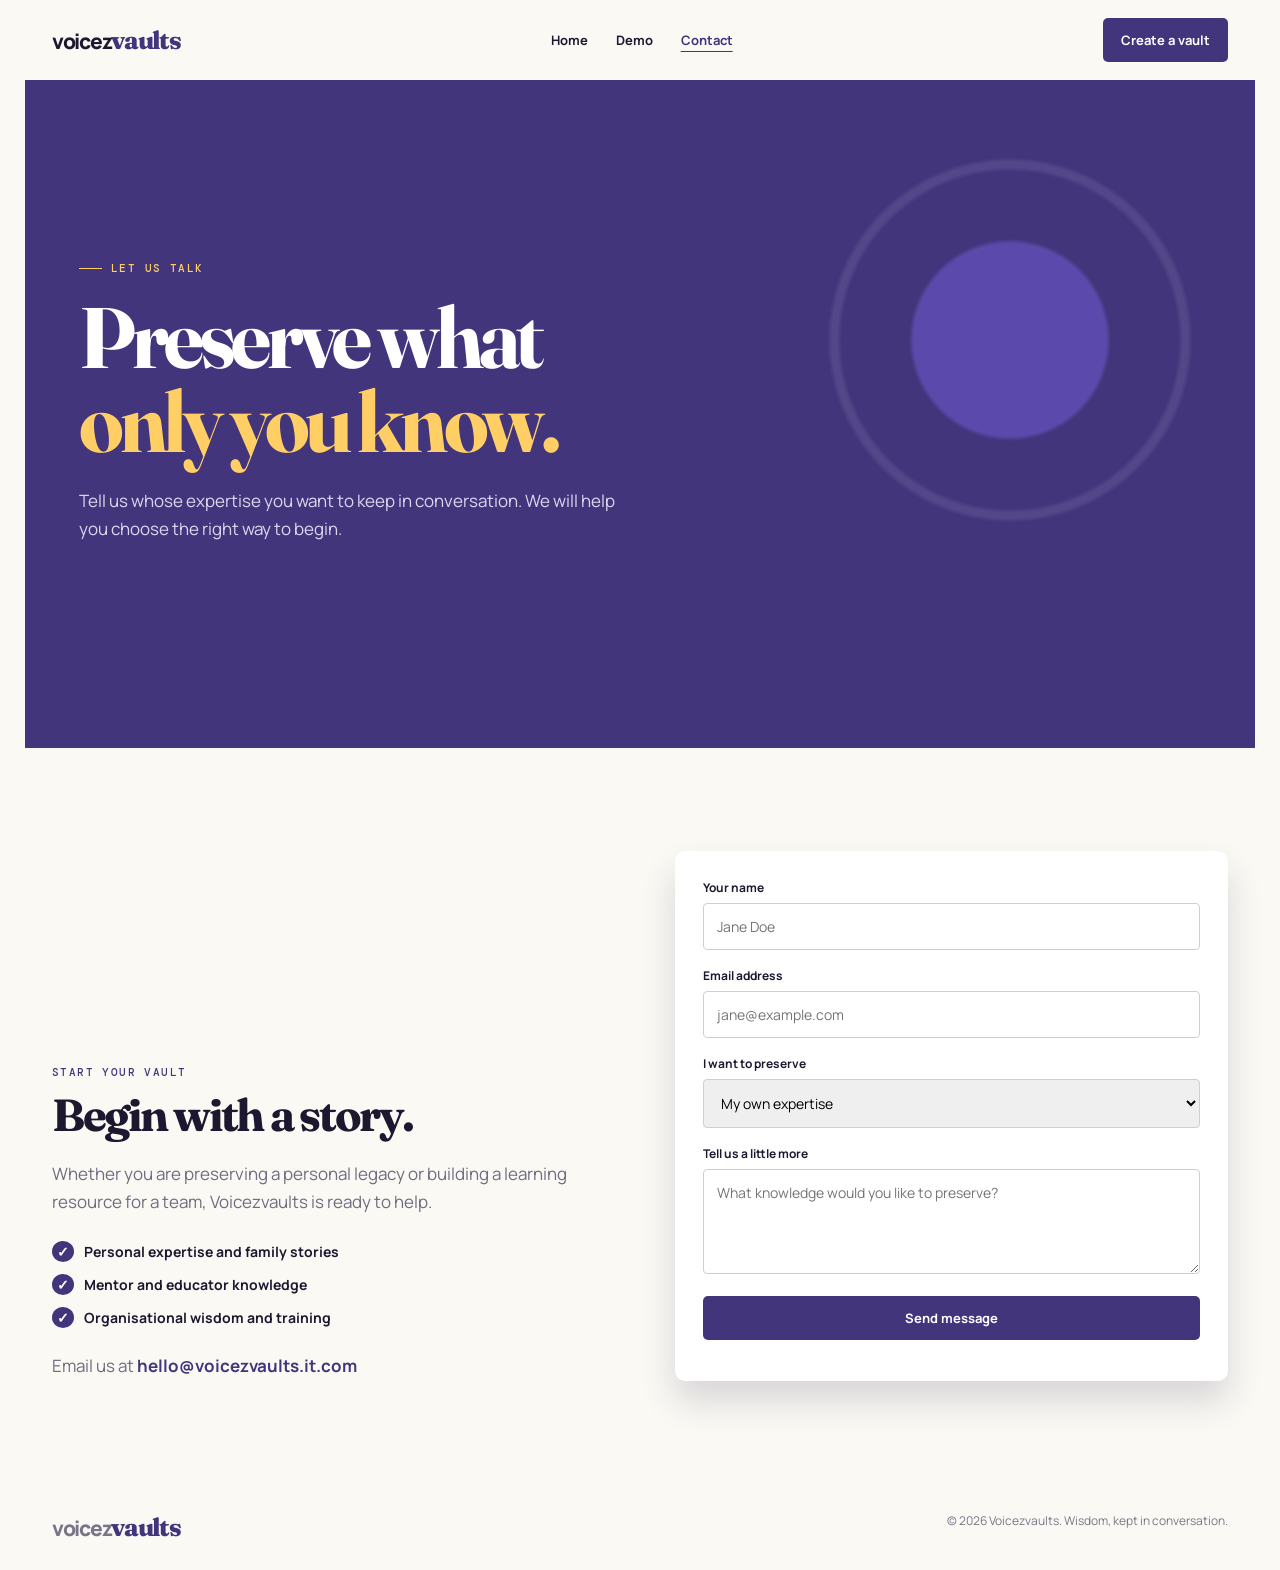
==== contact.html @ 364b223b "Initial commit" ====
<!doctype html><html lang="en"><head><meta charset="UTF-8"><meta name="viewport" content="width=device-width,initial-scale=1.0"><title>Voicezvaults | Contact</title><link rel="stylesheet" href="styles.css"></head><body><header class="nav"><a href="index.html" class="logo">voicez<span>vaults</span></a><nav class="links"><a href="index.html">Home</a><a href="demo.html">Demo</a><a class="active" href="contact.html">Contact</a></nav><a class="btn" href="contact.html">Create a vault</a></header><main><section class="page-head"><div><div class="eyebrow">Let us talk</div><h1>Preserve what<br><em>only you know.</em></h1><p class="sub">Tell us whose expertise you want to keep in conversation. We will help you choose the right way to begin.</p></div></section><section class="contact-grid"><div><div class="kicker">Start your vault</div><h2>Begin with a story.</h2><p class="copy" style="margin-top:20px">Whether you are preserving a personal legacy or building a learning resource for a team, Voicezvaults is ready to help.</p><ul class="ticks"><li>Personal expertise and family stories</li><li>Mentor and educator knowledge</li><li>Organisational wisdom and training</li></ul><p class="copy">Email us at <b style="color:var(--violet)">hello@voicezvaults.it.com</b></p></div><form class="form-card" onsubmit="event.preventDefault();document.getElementById('note').textContent='Thank you. We will be in touch soon.'"><label for="name">Your name</label><input id="name" required placeholder="Jane Doe"><label for="email">Email address</label><input id="email" type="email" required placeholder="jane@example.com"><label for="interest">I want to preserve</label><select id="interest"><option>My own expertise</option><option>A family member's legacy</option><option>My team's knowledge</option></select><label for="message">Tell us a little more</label><textarea id="message" placeholder="What knowledge would you like to preserve?"></textarea><button class="btn" type="submit">Send message</button><p id="note" style="text-align:center;color:var(--violet);font-weight:700;font-size:13px"></p></form></section></main><footer class="footer"><span class="logo">voicez<span>vaults</span></span><span>&copy; 2026 Voicezvaults. Wisdom, kept in conversation.</span></footer></body></html>
---- styles.css ----
@import url('https://fonts.googleapis.com/css2?family=DM+Mono:wght@400;500&family=Fraunces:opsz,wght@9..144,600;9..144,700&family=Manrope:wght@400;500;600;700;800&display=swap');
.vault-wrap{max-width:1100px;margin:auto;padding:70px 27px 100px}.vault-top{display:flex;justify-content:space-between;gap:20px;align-items:end;margin-bottom:38px}.vault-top h1{color:var(--violet);font-size:58px;margin:10px 0 0}.vault-grid{display:grid;grid-template-columns:.9fr 1.1fr;gap:22px}.panel{border:1px solid var(--line);background:#fff;padding:27px;border-radius:8px}.panel h2{font-size:27px;margin:0 0 18px}.panel .copy{font-size:14px;margin-bottom:20px}.knowledge-list{border-top:1px solid var(--line);margin-top:20px;padding:0;list-style:none}.knowledge-list li{padding:13px 0;border-bottom:1px solid var(--line);font-size:13px;display:flex;justify-content:space-between;gap:12px}.knowledge-list button{border:0;background:none;color:#b14059;font:700 11px Manrope;cursor:pointer}.answer{min-height:160px;background:#eee9f7;border-radius:5px;padding:18px;color:#514c61;font-size:14px;line-height:1.65;margin:17px 0}.answer b{color:var(--violet)}.vault-note{font-size:12px;color:var(--muted);margin:12px 0 0}@media(max-width:800px){.vault-top,.vault-grid{grid-template-columns:1fr;display:grid}.vault-top h1{font-size:45px}}
.legal{max-width:880px;margin:auto;padding:85px 27px 105px}.legal h1{font-size:58px;color:var(--violet);margin:15px 0}.legal h2{font-size:26px;letter-spacing:-1.3px;margin:38px 0 11px}.legal p{font-size:15px;line-height:1.75;color:var(--muted)}.updated{font:500 11px 'DM Mono';letter-spacing:1px;text-transform:uppercase;color:var(--muted);margin-bottom:42px}.legal-footer a{color:var(--violet);font-weight:700;margin-left:15px}.legal-footer a:hover{text-decoration:underline}@media(max-width:800px){.legal h1{font-size:44px}}
.footer-links{display:flex;align-items:center;gap:15px}.footer-links a{color:var(--violet);font-weight:700}.footer-links a:hover{text-decoration:underline}@media(max-width:800px){.footer-links{flex-wrap:wrap}}
:root{--ink:#1d1830;--violet:#43357c;--lav:#e9e2ff;--paper:#fbf9f4;--gold:#ffcf66;--muted:#706c80;--line:#ded9e4}*{box-sizing:border-box}body{margin:0;background:var(--paper);color:var(--ink);font-family:Manrope,Arial,sans-serif}a{text-decoration:none;color:inherit}.nav{height:80px;max-width:1230px;margin:auto;padding:0 27px;display:flex;align-items:center;justify-content:space-between}.logo{font-size:21px;font-weight:800;letter-spacing:-1.3px}.logo span{font-family:Fraunces;color:var(--violet);font-size:25px}.links{display:flex;gap:28px;font-size:13px;font-weight:700}.links a:hover,.links .active{color:var(--violet);text-decoration:underline;text-underline-offset:6px}.btn{border:0;border-radius:5px;background:var(--violet);color:#fff;padding:13px 18px;font:700 13px Manrope;cursor:pointer;display:inline-block}.btn:hover{background:#30275f}.hero,.page-head{background:var(--violet);color:white;overflow:hidden;position:relative}.hero:before,.page-head:before{content:'';position:absolute;width:680px;height:680px;border-radius:50%;background:radial-gradient(circle,#5b4aab 0 20%,transparent 21% 35%,rgba(233,226,255,.1) 36% 37%,transparent 38%);right:-95px;top:-80px}.hero-inner,.page-head>div{max-width:1230px;margin:auto;padding:102px 27px 92px;position:relative}.page-head>div{padding-top:78px;padding-bottom:72px}.eyebrow,.kicker{font:500 11px 'DM Mono';letter-spacing:1.4px;text-transform:uppercase;color:var(--gold);display:flex;gap:9px;align-items:center}.eyebrow:before{content:'';width:23px;height:1px;background:var(--gold)}h1{font:700 clamp(51px,6.7vw,88px) Fraunces;letter-spacing:-4.4px;line-height:.98;max-width:760px;margin:20px 0 24px}.hero h1 em,.page-head h1 em{color:var(--gold);font-style:normal}.sub{max-width:560px;color:#ddd8ef;font-size:17px;line-height:1.65;margin-bottom:30px}.hero .btn,.band .btn{background:var(--gold);color:var(--ink);padding:16px 22px}.proof{display:flex;gap:27px;margin-top:61px;font-size:12px;color:#c8c1dd}.proof b{display:block;color:white;font-size:19px;margin-bottom:3px}section{max-width:1230px;margin:auto;padding:103px 27px}.intro,.demo-grid,.contact-grid{display:grid;grid-template-columns:1fr 1fr;gap:70px;align-items:end}.kicker{color:var(--violet)}h2{font:700 45px Fraunces;letter-spacing:-2.3px;line-height:1.08;margin:12px 0 0}.copy{font-size:17px;line-height:1.7;color:var(--muted);margin:0}.cards{background:#eee9f7;max-width:none}.cards>div{max-width:1230px;margin:auto}.features{display:grid;grid-template-columns:repeat(3,1fr);gap:18px;margin-top:45px}.feature{background:#fff;border:1px solid var(--line);padding:27px}.icon{height:36px;width:36px;background:var(--lav);color:var(--violet);display:grid;place-items:center;font:500 12px 'DM Mono'}.feature h3{font-size:20px;margin:42px 0 9px}.feature p{font-size:14px;line-height:1.65;color:var(--muted);margin:0}.voice-card,.form-card{background:#282047;color:white;border-radius:10px;padding:28px;box-shadow:0 20px 35px rgba(40,32,71,.16)}.card-top{display:flex;justify-content:space-between;border-bottom:1px solid #4b4271;padding-bottom:18px;font-size:13px;font-weight:700}.live{font:500 10px 'DM Mono';color:var(--gold);letter-spacing:1px}.speaker{padding:25px 0 18px}.speaker b{font-size:20px;display:block}.speaker span{font-size:12px;color:#c6c0d7}.question{background:#3d3461;border-radius:5px;padding:14px;font-size:13px;line-height:1.6;color:#e7e2ef}.question b{color:var(--gold)}.ticks{list-style:none;padding:0;margin:25px 0}.ticks li{font-size:14px;font-weight:700;margin:14px 0}.ticks li:before{content:'✓';color:white;background:var(--violet);border-radius:50%;padding:1px 5px;margin-right:10px}.form-card{background:#fff;color:var(--ink)}label{display:block;font-size:12px;font-weight:700;margin-bottom:7px}input,select,textarea{width:100%;border:1px solid #d1ccdb;border-radius:4px;padding:13px;font:14px Manrope;margin-bottom:17px}textarea{min-height:105px;resize:vertical}.form-card .btn{width:100%}.band{background:var(--ink);max-width:none;color:white;text-align:center;padding:91px 27px}.band h2{max-width:760px;margin:14px auto 18px}.band h2 em{color:var(--gold);font-style:normal}.band p{max-width:550px;margin:0 auto 27px;color:#c3bdcf;line-height:1.65}.footer{max-width:1230px;margin:auto;padding:28px 27px;display:flex;justify-content:space-between;color:#797588;font-size:12px}@media(max-width:800px){.links{display:none}.hero-inner{padding-top:75px}.intro,.demo-grid,.contact-grid{grid-template-columns:1fr;gap:30px}.features{grid-template-columns:1fr}h1{letter-spacing:-3px}.footer{flex-direction:column;gap:9px}.proof{gap:15px}}
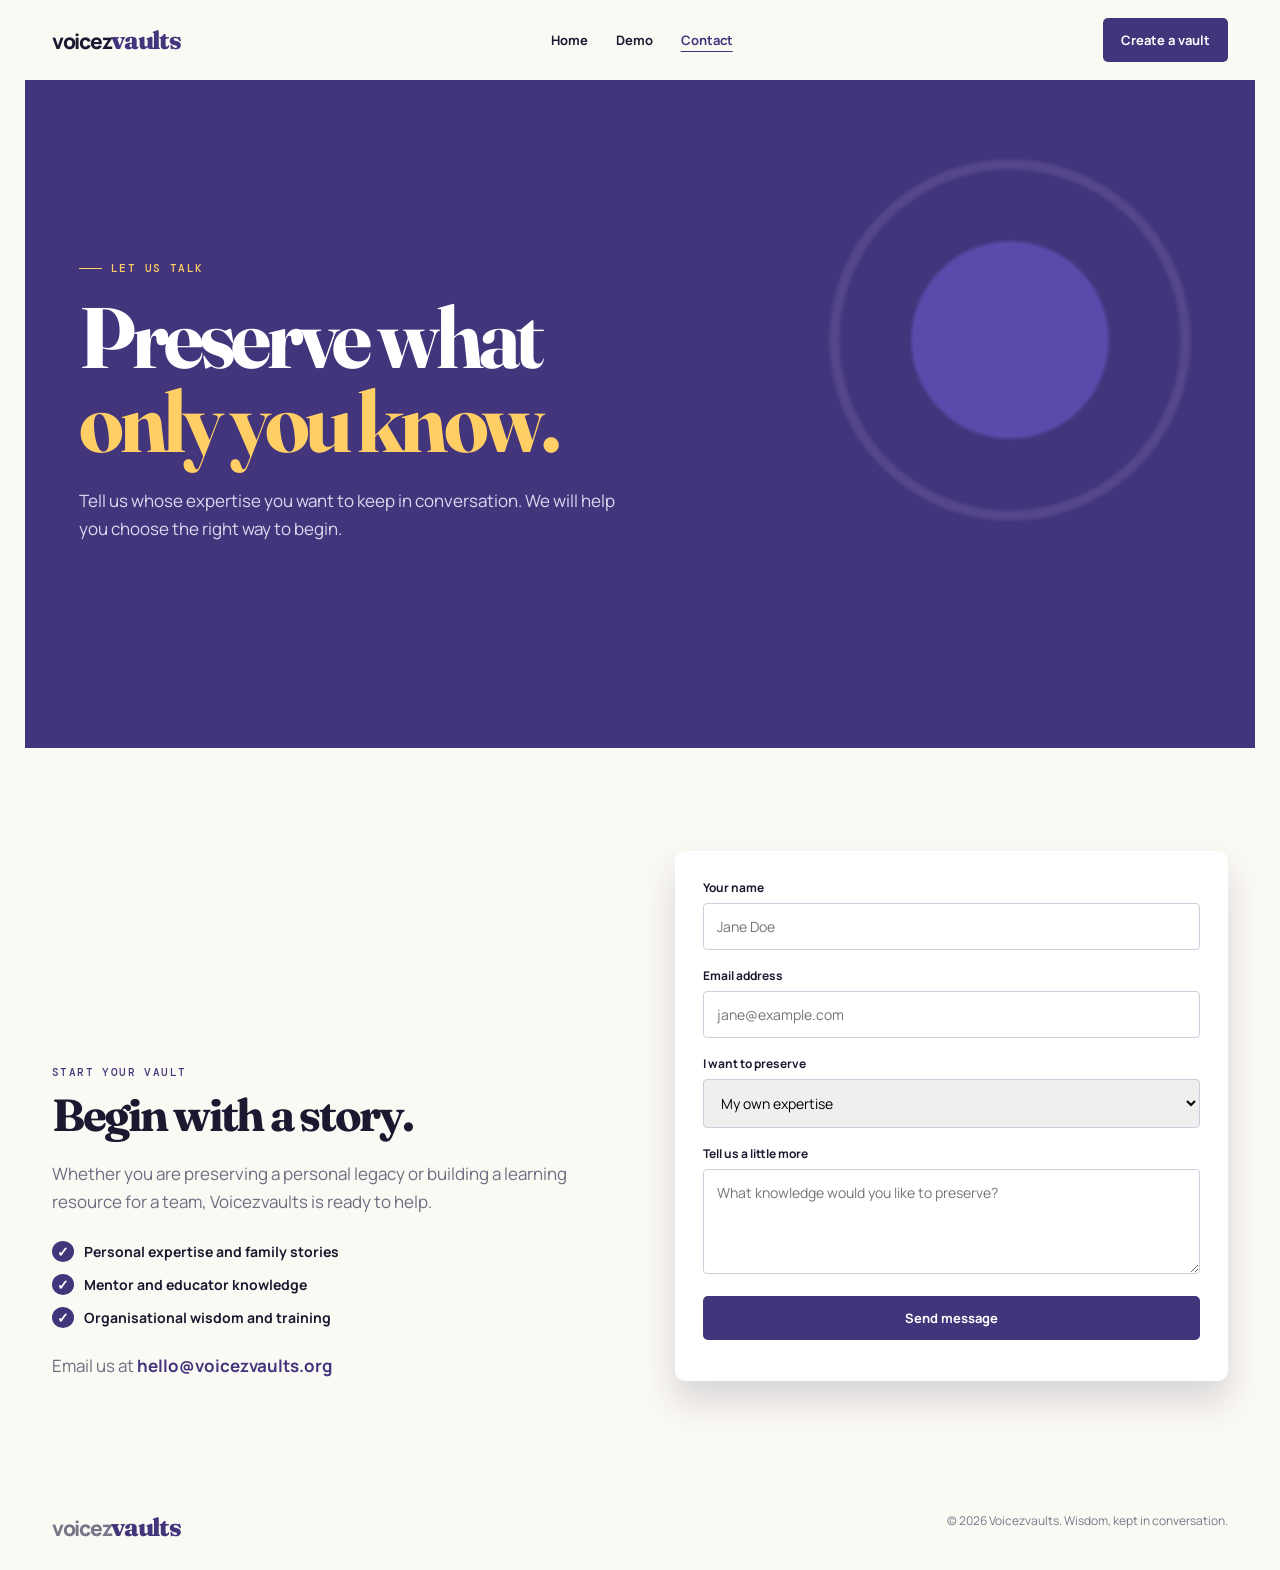
==== commit 09ca3909: "Update domain to voicezvaults.org" ====
--- a/contact.html
+++ b/contact.html
@@ -1 +1 @@
-<!doctype html><html lang="en"><head><meta charset="UTF-8"><meta name="viewport" content="width=device-width,initial-scale=1.0"><title>Voicezvaults | Contact</title><link rel="stylesheet" href="styles.css"></head><body><header class="nav"><a href="index.html" class="logo">voicez<span>vaults</span></a><nav class="links"><a href="index.html">Home</a><a href="demo.html">Demo</a><a class="active" href="contact.html">Contact</a></nav><a class="btn" href="contact.html">Create a vault</a></header><main><section class="page-head"><div><div class="eyebrow">Let us talk</div><h1>Preserve what<br><em>only you know.</em></h1><p class="sub">Tell us whose expertise you want to keep in conversation. We will help you choose the right way to begin.</p></div></section><section class="contact-grid"><div><div class="kicker">Start your vault</div><h2>Begin with a story.</h2><p class="copy" style="margin-top:20px">Whether you are preserving a personal legacy or building a learning resource for a team, Voicezvaults is ready to help.</p><ul class="ticks"><li>Personal expertise and family stories</li><li>Mentor and educator knowledge</li><li>Organisational wisdom and training</li></ul><p class="copy">Email us at <b style="color:var(--violet)">hello@voicezvaults.it.com</b></p></div><form class="form-card" onsubmit="event.preventDefault();document.getElementById('note').textContent='Thank you. We will be in touch soon.'"><label for="name">Your name</label><input id="name" required placeholder="Jane Doe"><label for="email">Email address</label><input id="email" type="email" required placeholder="jane@example.com"><label for="interest">I want to preserve</label><select id="interest"><option>My own expertise</option><option>A family member's legacy</option><option>My team's knowledge</option></select><label for="message">Tell us a little more</label><textarea id="message" placeholder="What knowledge would you like to preserve?"></textarea><button class="btn" type="submit">Send message</button><p id="note" style="text-align:center;color:var(--violet);font-weight:700;font-size:13px"></p></form></section></main><footer class="footer"><span class="logo">voicez<span>vaults</span></span><span>&copy; 2026 Voicezvaults. Wisdom, kept in conversation.</span></footer></body></html>
+<!doctype html><html lang="en"><head><meta charset="UTF-8"><meta name="viewport" content="width=device-width,initial-scale=1.0"><title>Voicezvaults | Contact</title><link rel="stylesheet" href="styles.css"></head><body><header class="nav"><a href="index.html" class="logo">voicez<span>vaults</span></a><nav class="links"><a href="index.html">Home</a><a href="demo.html">Demo</a><a class="active" href="contact.html">Contact</a></nav><a class="btn" href="contact.html">Create a vault</a></header><main><section class="page-head"><div><div class="eyebrow">Let us talk</div><h1>Preserve what<br><em>only you know.</em></h1><p class="sub">Tell us whose expertise you want to keep in conversation. We will help you choose the right way to begin.</p></div></section><section class="contact-grid"><div><div class="kicker">Start your vault</div><h2>Begin with a story.</h2><p class="copy" style="margin-top:20px">Whether you are preserving a personal legacy or building a learning resource for a team, Voicezvaults is ready to help.</p><ul class="ticks"><li>Personal expertise and family stories</li><li>Mentor and educator knowledge</li><li>Organisational wisdom and training</li></ul><p class="copy">Email us at <b style="color:var(--violet)">hello@voicezvaults.org</b></p></div><form class="form-card" onsubmit="event.preventDefault();document.getElementById('note').textContent='Thank you. We will be in touch soon.'"><label for="name">Your name</label><input id="name" required placeholder="Jane Doe"><label for="email">Email address</label><input id="email" type="email" required placeholder="jane@example.com"><label for="interest">I want to preserve</label><select id="interest"><option>My own expertise</option><option>A family member's legacy</option><option>My team's knowledge</option></select><label for="message">Tell us a little more</label><textarea id="message" placeholder="What knowledge would you like to preserve?"></textarea><button class="btn" type="submit">Send message</button><p id="note" style="text-align:center;color:var(--violet);font-weight:700;font-size:13px"></p></form></section></main><footer class="footer"><span class="logo">voicez<span>vaults</span></span><span>&copy; 2026 Voicezvaults. Wisdom, kept in conversation.</span></footer></body></html>
